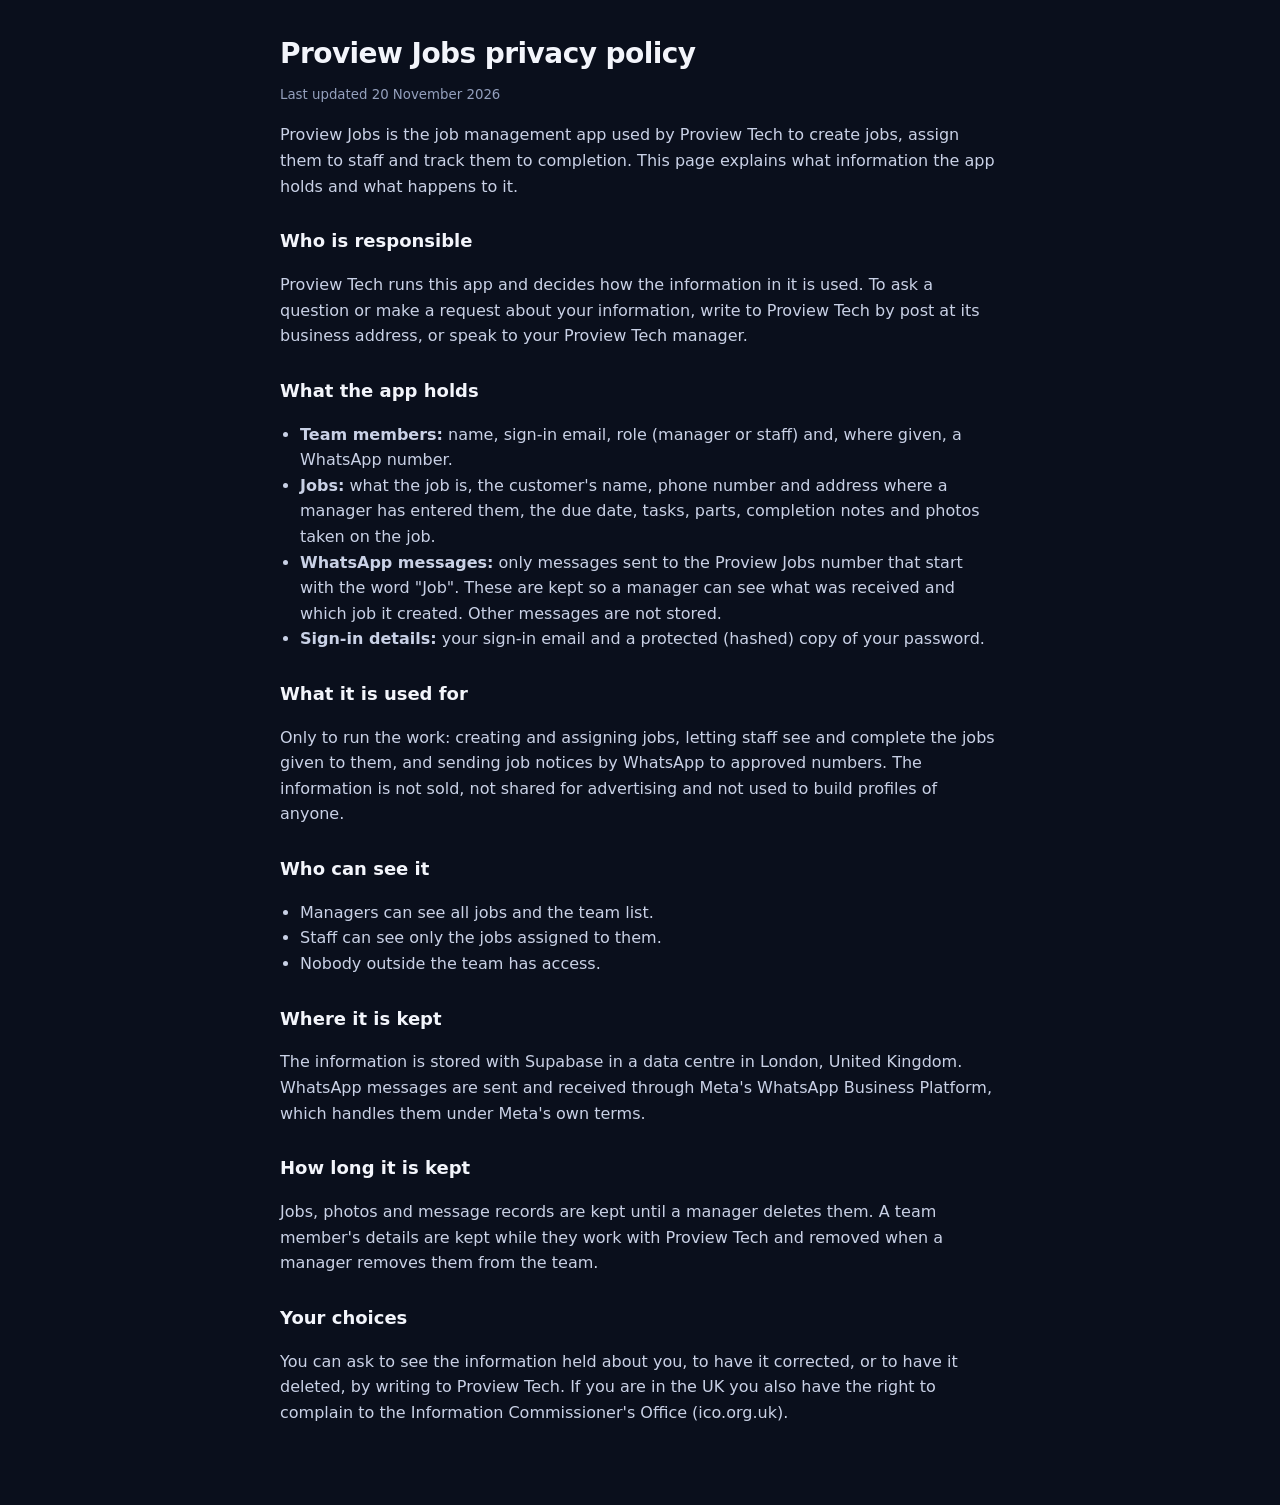
==== privacy.html @ 1a564757 "Add privacy policy page and link it from Account Co-Authored-By: Claude Fable 5.2 <noreply@anthropic" ====
<!DOCTYPE html>
<html lang="en">
<head>
<meta charset="utf-8">
<meta name="viewport" content="width=device-width, initial-scale=1">
<meta name="color-scheme" content="dark">
<title>Privacy policy | Proview Jobs</title>
<link rel="icon" type="image/svg+xml" href="icon-app.svg">
<style>
body{margin:0;background:#0a0f1c;color:#f3f5fb;font:16px/1.6 "Plus Jakarta Sans","Segoe UI",system-ui,-apple-system,Roboto,Helvetica,Arial,sans-serif}
main{max-width:720px;margin:0 auto;padding:32px 18px 64px}
h1{font-size:28px;letter-spacing:-.02em;margin:0 0 4px}
h2{font-size:18px;margin:28px 0 6px}
p,li{color:#c9d1e6}
small{color:#94a0bd}
a{color:#fbbf5a}
ul{padding-left:20px}
</style>
</head>
<body>
<main>
<h1>Proview Jobs privacy policy</h1>
<small>Last updated 20 November 2026</small>

<p>Proview Jobs is the job management app used by Proview Tech to create jobs, assign them to staff and track them to completion. This page explains what information the app holds and what happens to it.</p>

<h2>Who is responsible</h2>
<p>Proview Tech runs this app and decides how the information in it is used. To ask a question or make a request about your information, write to Proview Tech by post at its business address, or speak to your Proview Tech manager.</p>

<h2>What the app holds</h2>
<ul>
<li><b>Team members:</b> name, sign-in email, role (manager or staff) and, where given, a WhatsApp number.</li>
<li><b>Jobs:</b> what the job is, the customer's name, phone number and address where a manager has entered them, the due date, tasks, parts, completion notes and photos taken on the job.</li>
<li><b>WhatsApp messages:</b> only messages sent to the Proview Jobs number that start with the word "Job". These are kept so a manager can see what was received and which job it created. Other messages are not stored.</li>
<li><b>Sign-in details:</b> your sign-in email and a protected (hashed) copy of your password.</li>
</ul>

<h2>What it is used for</h2>
<p>Only to run the work: creating and assigning jobs, letting staff see and complete the jobs given to them, and sending job notices by WhatsApp to approved numbers. The information is not sold, not shared for advertising and not used to build profiles of anyone.</p>

<h2>Who can see it</h2>
<ul>
<li>Managers can see all jobs and the team list.</li>
<li>Staff can see only the jobs assigned to them.</li>
<li>Nobody outside the team has access.</li>
</ul>

<h2>Where it is kept</h2>
<p>The information is stored with Supabase in a data centre in London, United Kingdom. WhatsApp messages are sent and received through Meta's WhatsApp Business Platform, which handles them under Meta's own terms.</p>

<h2>How long it is kept</h2>
<p>Jobs, photos and message records are kept until a manager deletes them. A team member's details are kept while they work with Proview Tech and removed when a manager removes them from the team.</p>

<h2>Your choices</h2>
<p>You can ask to see the information held about you, to have it corrected, or to have it deleted, by writing to Proview Tech. If you are in the UK you also have the right to complain to the Information Commissioner's Office (ico.org.uk).</p>
</main>
</body>
</html>
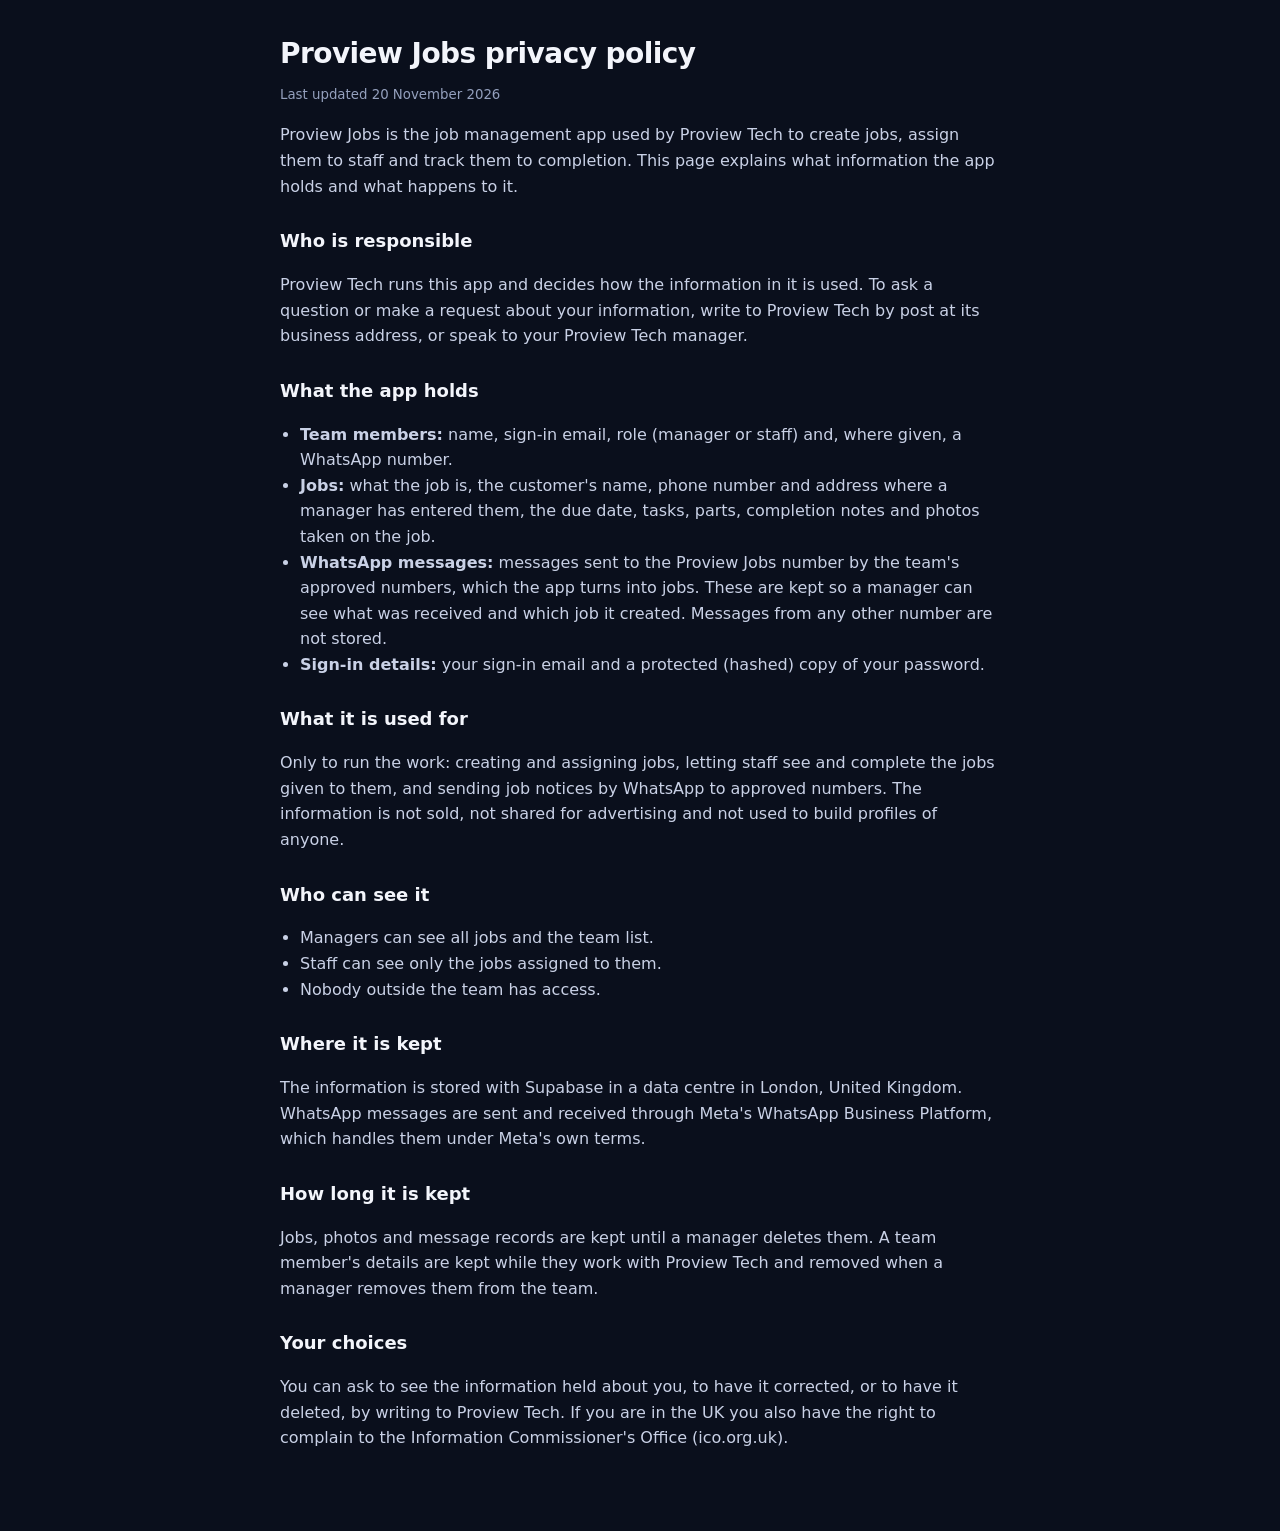
==== commit 155ca5c0: "Every message from an approved number can be a job New setting (on by default) with a switch on the " ====
--- a/privacy.html
+++ b/privacy.html
@@ -31,7 +31,7 @@
 <ul>
 <li><b>Team members:</b> name, sign-in email, role (manager or staff) and, where given, a WhatsApp number.</li>
 <li><b>Jobs:</b> what the job is, the customer's name, phone number and address where a manager has entered them, the due date, tasks, parts, completion notes and photos taken on the job.</li>
-<li><b>WhatsApp messages:</b> only messages sent to the Proview Jobs number that start with the word "Job". These are kept so a manager can see what was received and which job it created. Other messages are not stored.</li>
+<li><b>WhatsApp messages:</b> messages sent to the Proview Jobs number by the team's approved numbers, which the app turns into jobs. These are kept so a manager can see what was received and which job it created. Messages from any other number are not stored.</li>
 <li><b>Sign-in details:</b> your sign-in email and a protected (hashed) copy of your password.</li>
 </ul>
 
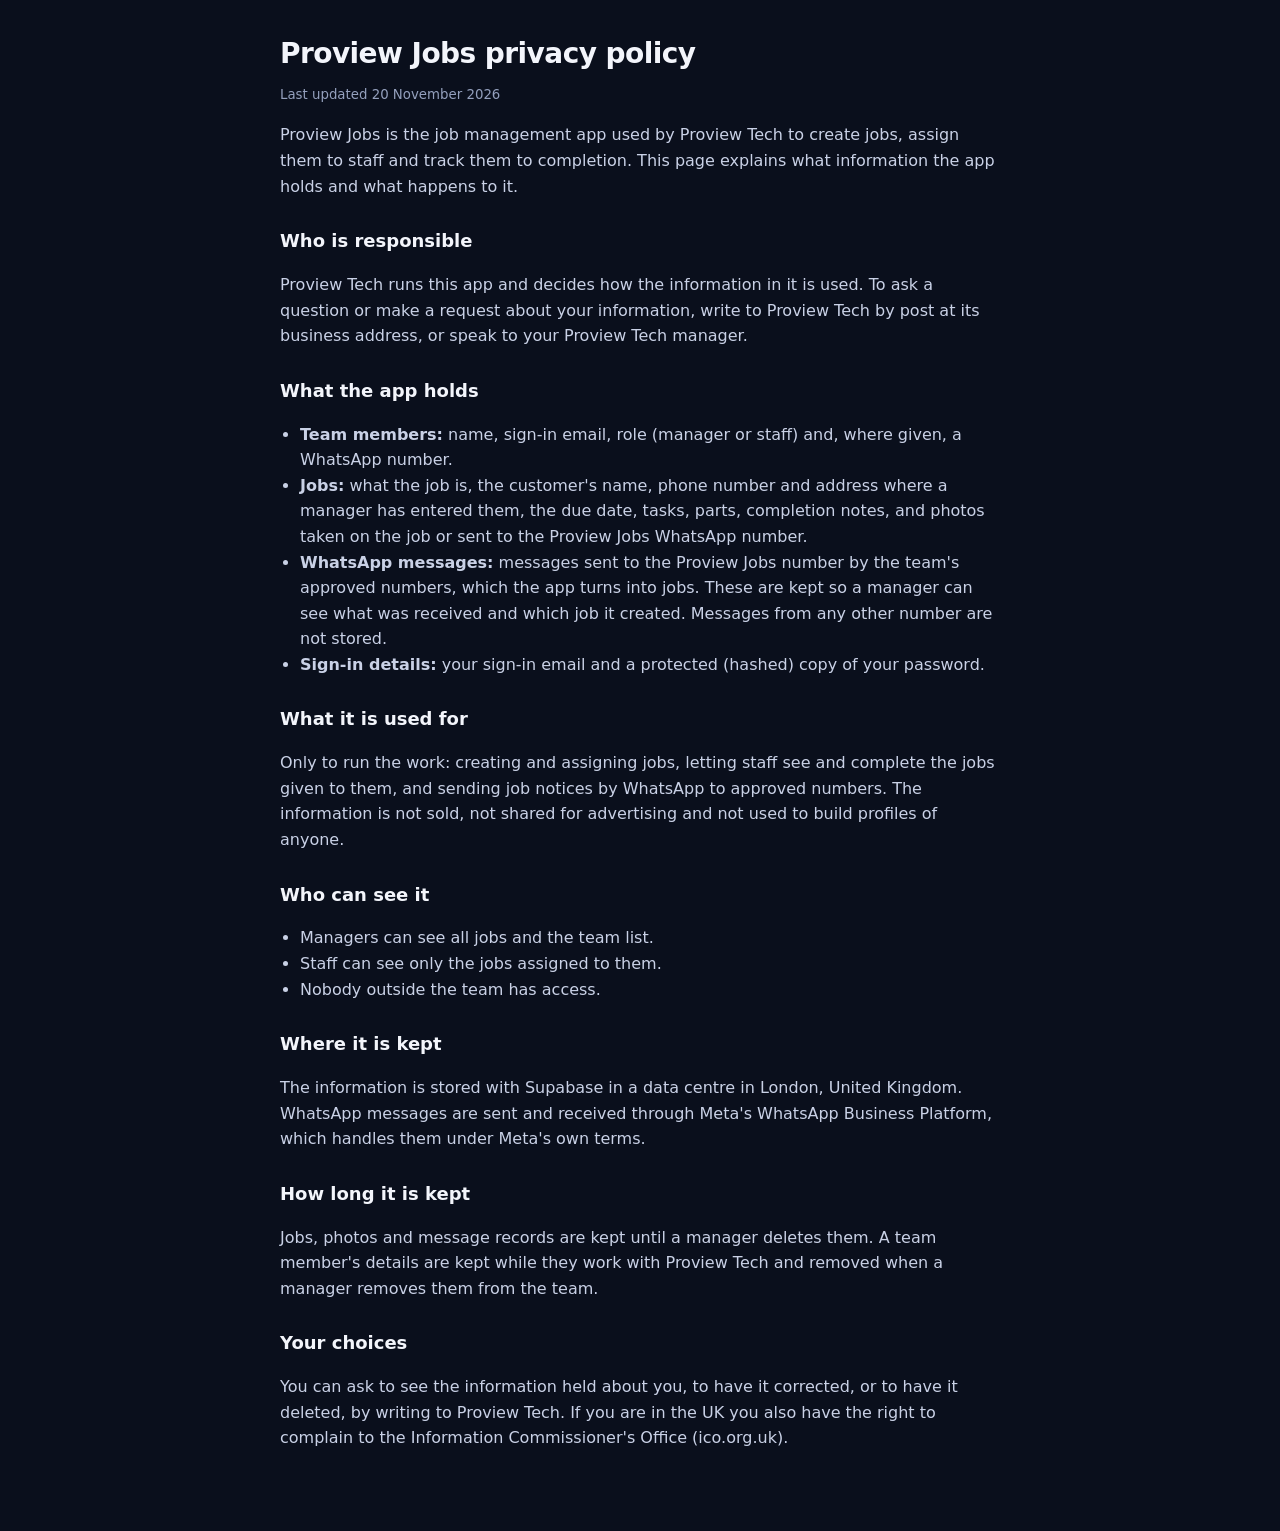
==== commit 5f7782e6: "Save photos sent on WhatsApp onto the job A photo with a caption starts a job with the photo attache" ====
--- a/privacy.html
+++ b/privacy.html
@@ -30,7 +30,7 @@
 <h2>What the app holds</h2>
 <ul>
 <li><b>Team members:</b> name, sign-in email, role (manager or staff) and, where given, a WhatsApp number.</li>
-<li><b>Jobs:</b> what the job is, the customer's name, phone number and address where a manager has entered them, the due date, tasks, parts, completion notes and photos taken on the job.</li>
+<li><b>Jobs:</b> what the job is, the customer's name, phone number and address where a manager has entered them, the due date, tasks, parts, completion notes, and photos taken on the job or sent to the Proview Jobs WhatsApp number.</li>
 <li><b>WhatsApp messages:</b> messages sent to the Proview Jobs number by the team's approved numbers, which the app turns into jobs. These are kept so a manager can see what was received and which job it created. Messages from any other number are not stored.</li>
 <li><b>Sign-in details:</b> your sign-in email and a protected (hashed) copy of your password.</li>
 </ul>
